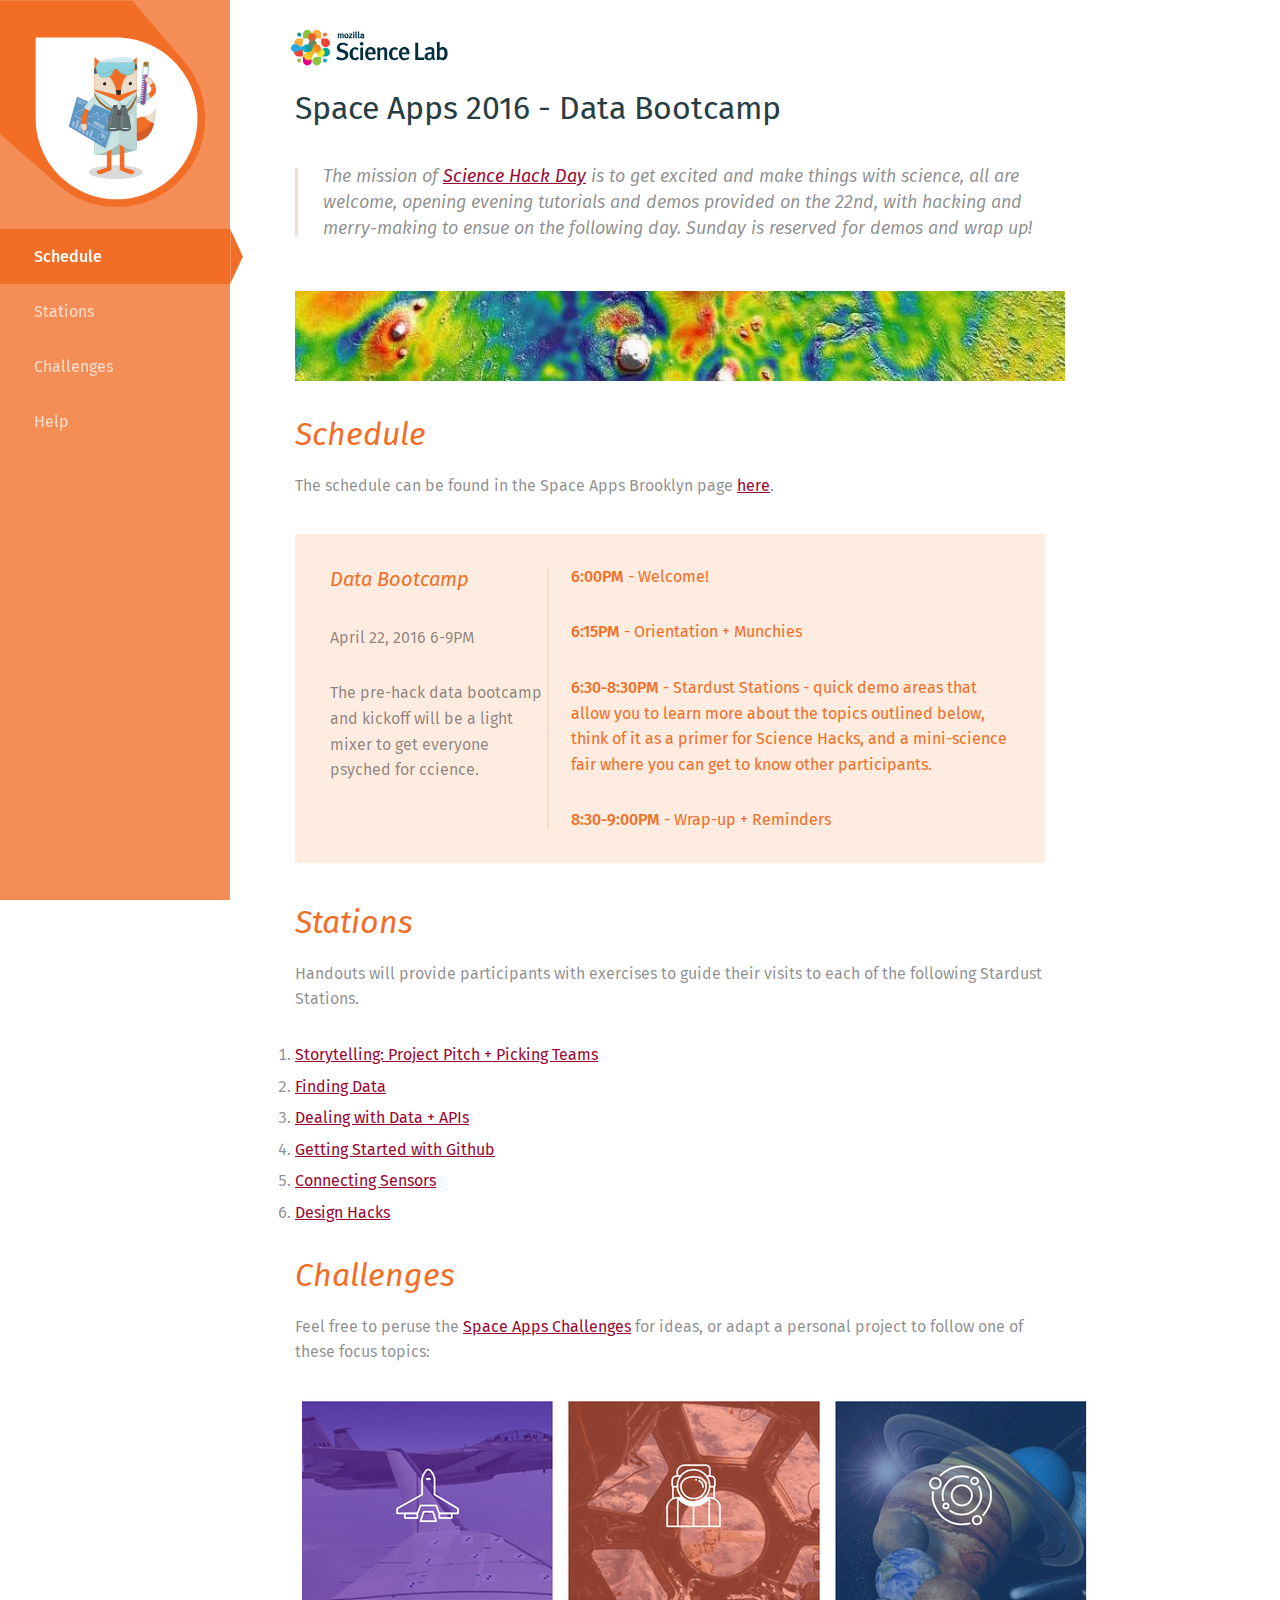
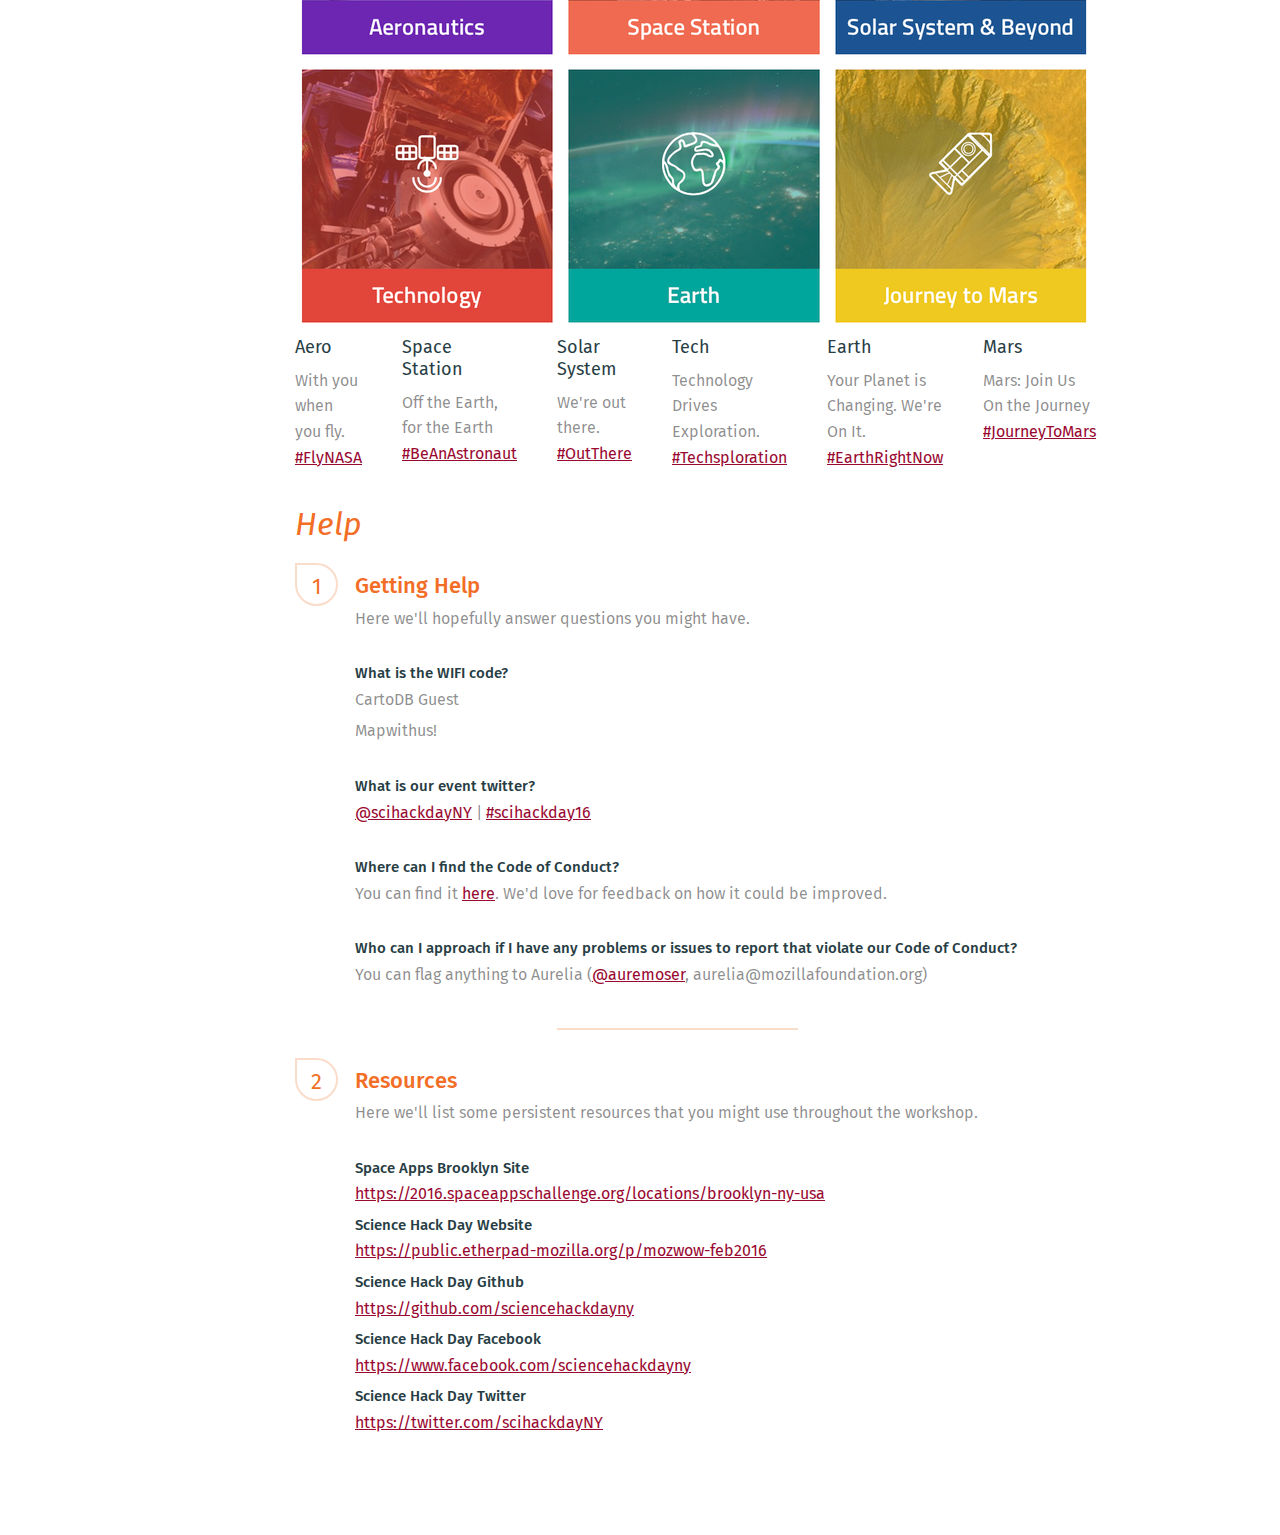
==== index.html @ 3c5a84d7 "my first pages commit whoohoo" ====
<!DOCTYPE html>
<html>
  <head>
    <title>Data Bootcamp</title>
    <meta charset="utf-8">
    <meta name="viewport" content="width=device-width, initial-scale=1">
    <meta name="author" content="Aurelia Moser + MSL Team"/>
    <!-- Styles -->
    <link href='https://fonts.googleapis.com/css?family=Fira+Sans:400,400italic,500,500italic,700' rel='stylesheet' type='text/css'>
    <link rel="stylesheet" href="https://maxcdn.bootstrapcdn.com/font-awesome/4.5.0/css/font-awesome.min.css">
    <link rel="stylesheet" href="assets/css/style.css">
    <link rel="icon" type="image/ico" href="https://mozillascience.org/img/favicon.ico">
    <!-- Javascripts -->
    <script src="https://code.jquery.com/jquery-2.1.4.min.js" type="text/javascript" charset="utf-8"></script>
    <script src="assets/javascript/script.js" type="text/javascript" charset="utf-8"></script>
    <script src="assets/javascript/table.js" type="text/javascript" charset="utf-8"></script>
  </head>

  <body>
  <!-- SIDE BAR NAVIGATION -->
  	<aside>
  		<div class="image">
  			<img src="assets/images/science-fox_naranja.svg">
  		</div>
  		<nav>
  		  <a class="selected" href="#schedule">Schedule</a>
        <a href="#stations">Stations</a>
  		  <a href="#challenges">Challenges</a>
  		  <a href="#help">Help</a>
  		</nav>
  	</aside>
  <!-- BODY TEXT -->
  	<article>
      <div class="logo">
        <a href="https://mozillascience.org" title="Mozilla Science Lab">
          <img src="assets/images/science-lab-logo.svg" />
        </a>
      </div>
	<!-- TITLE -->
      <h1>Space Apps 2016 - Data Bootcamp</h1>
  <!-- META INFO -->
      <div class="meta-information">
        <p class="summary">
          The mission of <a href="http://sciencehackday.nyc/">Science Hack Day</a> is to get excited and make things with science, all are welcome, opening evening tutorials and demos provided on the 22nd, with hacking and merry-making to ensue on the following day. Sunday is reserved for demos and wrap up!
        </p>
      </div>

      <div class="image">
        <img src="assets/images/bar.jpg" alt="yeah bar" height="90" width="770"> 
      </div>
	<!-- SCHEDULE -->
		<h2 id="schedule">Schedule</h2>
    <p>
      The schedule can be found in the Space Apps Brooklyn page <a href="https://2016.spaceappschallenge.org/locations/brooklyn-ny-usa" target="_blank">here</a>.
    </p>
    <section class="example">
      <section class="title">
        <h1>Data Bootcamp</h1>
        <p>April 22, 2016 6-9PM</p>
        <p>The pre-hack data bootcamp and kickoff will be a light mixer to get everyone psyched for ccience.</p>
      </section>
      <section class="content">
        <p>
          <strong>6:00PM</strong> - Welcome!
        <p>
          <strong>6:15PM</strong> - Orientation + Munchies
        </p>
        <p>
          <strong>6:30-8:30PM</strong> - Stardust Stations - quick demo areas that allow you to learn more about the topics outlined below, think of it as a primer for Science Hacks, and a mini-science fair where you can get to know other participants.
        </p>
        <p>
          <strong>8:30-9:00PM</strong> - Wrap-up + Reminders
        </p>
      </section>
    </section>

  <!-- STATIONS + HANDOUTS -->
  	<h2 id="stations">Stations</h2>
    <p>
      Handouts will provide participants with exercises to guide their visits to each of the following Stardust Stations.
    </p>
      <ol>
        <li><strong><a href="storytelling/" target="_blank">Storytelling: Project Pitch + Picking Teams</a></strong></li>
        <li><strong><a href="finding_data/" target="_blank">Finding Data</a></strong></li>
        <li><strong><a href="dealing_data/" target="_blank">Dealing with Data + APIs</a></strong></li>
        <li><strong><a href="github/" target="_blank">Getting Started with Github</a></strong></li>
        <li><strong><a href="sensors/" target="_blank">Connecting Sensors</a></strong> </li>
        <li><strong><a href="design/" target="_blank">Design Hacks</a></strong></li>
      </ol>
  	
  <!-- CHALLENGES -->
  	<h2 id="challenges">Challenges</h2>
  	<p>Feel free to peruse the <a href="https://2016.spaceappschallenge.org/challenges">Space Apps Challenges</a> for ideas, or adapt a personal project to follow one of these focus topics: </p>

    <div class="image">
      <img src="assets/images/challenges.png" alt="challenges" > 
    </div>

  	<section class="track-details">
      <section>
        <h4>Aero</h4>
        <p>
          With you when you fly.
          <a href="https://2016.spaceappschallenge.org/challenges/aero"> #FlyNASA</a>
        </p>
      </section>
      <section>
        <h4>Space Station</h4>
        <p>
          Off the Earth, for the Earth
          <a href="https://2016.spaceappschallenge.org/challenges/space-station"> #BeAnAstronaut</a>
        </p>
      </section>
      <section>
        <h4>Solar System</h4>
        <p>
          We're out there.
          <a href="https://2016.spaceappschallenge.org/challenges/solar-system"> #OutThere</a>
        </p>
      </section>
      <section>
        <h4>Tech</h4>
        <p>
          Technology Drives Exploration. 
          <a href="https://2016.spaceappschallenge.org/challenges/tech"> #Techsploration</a>
        </p>
      </section>
      <section>
        <h4>Earth</h4>
        <p>
          Your Planet is Changing. We're On It.
          <a href="https://2016.spaceappschallenge.org/challenges/earth"> #EarthRightNow</a>
        </p>
      </section>
      <section>
  	    <h4>Mars</h4>
  	    <p>
  	      Mars: Join Us On the Journey
          <a href="https://2016.spaceappschallenge.org/challenges/mars"> #JourneyToMars</a>
  	    </p>
      </section>

  	  
  	</section>

  <!-- HELP -->
  	<h2 id="help">Help</h2>
  		<ol class="steps">
        <!-- faq -->
        <li>
          <h1>Getting Help</h1>
          <p>
            Here we'll hopefully answer questions you might have.
          </p>

          <ul>
            <li>
              <h2>What is the WIFI code?</h2>
                <ul>
                  <li>CartoDB Guest</li>
                  <li>Mapwithus!</li>
                </ul>
            </li>
            <li>
              <h2>What is our event twitter?</h2>
              <p>
                <a href="https://twitter.com/scihackdayNY">@scihackdayNY</a> | <a href="https://twitter.com/search?f=tweets&q=%23scihackday16&src=typd"> #scihackday16</a>
              </p>
            </li>
            <li>
              <h2>Where can I find the Code of Conduct?</h2>
              <p>
                You can find it <a href="https://github.com/sciencehackdayny/data-camp-16/blob/master/code_of_conduct.md">here</a>. We'd love for feedback on how it could be improved.
              </p>
            </li>
            <li>
              <h2>Who can I approach if I have any problems or issues to report that violate our Code of Conduct?</h2>
              <p>
                You can flag anything to Aurelia (<a href="https://twitter.com/auremoser">@auremoser</a>, aurelia@mozillafoundation.org)
              </p>
            </li>
          </ul>
        </li>
        <!-- Resources -->
        <li>
          <h1>Resources</h1>
          <p>
          Here we'll list some persistent resources that you might use throughout the workshop.
          </p>
          <ul>
            <li>
              <h2>Space Apps Brooklyn Site</h2>
              <p><a href="https://2016.spaceappschallenge.org/locations/brooklyn-ny-usa">https://2016.spaceappschallenge.org/locations/brooklyn-ny-usa</a></p>
            </li>
            <li>
              <h2>Science Hack Day Website</h2>
              <p><a href="https://public.etherpad-mozilla.org/p/mozwow-feb2016">https://public.etherpad-mozilla.org/p/mozwow-feb2016</a></p>
            </li>
            <li>
              <h2>Science Hack Day Github</h2>
              <p><a href="https://github.com/sciencehackdayny">https://github.com/sciencehackdayny</a></p>
            </li>
            <li>
              <h2>Science Hack Day Facebook</h2>
              <p><a href="https://www.facebook.com/sciencehackdayny">https://www.facebook.com/sciencehackdayny</a></p>
            </li>
            <li>
              <h2>Science Hack Day Twitter</h2>
              <p><a href="https://twitter.com/scihackdayNY">https://twitter.com/scihackdayNY</a></p>
            </li>
          </ul>
      </ol>
  	</article>
  </body>
</html>
---- assets/css/style.css ----
body {
  font-family: "Fira Sans", "Helvetica Neue", Helvetica, Arial, sans-serif;
  font-size: 16px;
  padding: 0;
  margin: 0;
}
body * {
  padding: 0;
  margin: 0;
  font-size: inherit;
  font-weight: 400;
}
h1 {
  font-size: 32px;
  margin: 0 0 35px 0;
  color: #273D44;
  position: relative;
  line-height: 120%;
}
h2 {
  font-size: 32px;
  font-style: italic;
  color: #f26e26;
  margin: 30px 0 20px 0;
}
h3 {
  color: #f26e26;
  font-size: 20px;
  font-weight: 500;
  margin: 20px 0 8px 0;
}
h4 {
  color: #273D44;
  margin: 0 0 10px 0;
  font-size: 18px;
}
p,
li {
  color: rgba(0, 0, 0, 0.45);
  line-height: 160%;
}
ul,
ol {
  margin: 0 0 30px 0;
}
ul li,
ol li {
  margin-bottom: 6px;
}
ul li {
  list-style-type: none;
  position: relative;
}
ul li:before {
  content: ".";
  position: absolute;
  left: -15px;
  font-weight: 700;
  color: inherit;
  font-size: 25px;
  top: -6px;
}
strong {
  font-weight: 500;
  color: #273D44;
}
p {
  margin: 0 0 30px 0;
}
a {
  color: #990831;
  transition: background 0.05s ease-out;
}
a:hover {
  background: #f7e4eb;
}
article {
  max-width: 750px;
  min-width: 500px;
  position: relative;
  padding: 20px 0 40px 295px;
  margin-right: 55px;
  z-index: 1;
}
.logo {
  position: relative;
  left: -12px;
  width: 175px;
  margin-bottom: 10px;
}
.logo a:hover {
  background: none;
  opacity: .8;
}
.example {
  display: flex;
  margin: 35px 0 40px 0;
  background: #ffece0;
  color: #f26e26;
  padding: 30px 35px;
}
.example .title {
  flex: 1;
  color: inherit;
}
.example .title h1 {
  width: 100%;
  padding: 0 0 2px 0;
  font-size: 20px;
  font-style: italic;
  position: relative;
  top: 3px;
  color: inherit;
}
.example .content {
  flex: 2;
  color: inherit;
  position: relative;
  padding-left: 22px;
}
.example .content:after {
  content: "";
  width: 2px;
  left: -2px;
  top: 4px;
  height: calc(100% - 8px);
  position: absolute;
  background: #fadcca;
}
.example .content p:last-child {
  margin: 0;
}
.example .content * {
  color: inherit;
}
.meta-information {
  display: flex;
  margin: 0 -20px 50px -20px;
}
.meta-information .summary,
.meta-information .details {
  margin: 0 20px;
}
.meta-information .summary {
  flex: 2;
  font-size: 18px;
  line-height: 145%;
  padding: 0 0 0 28px;
  font-style: italic;
  position: relative;
}
.meta-information .summary:after {
  content: "";
  width: 3px;
  height: calc(100% - 10px);
  left: 0;
  top: 5px;
  position: absolute;
  background: #fadcca;
}
.meta-information .details {
  flex: 1;
}
.meta-information .details time,
.meta-information .details .difficulty {
  color: #f26e26;
  font-weight: 700;
  margin-bottom: 3px;
  display: block;
}
.meta-information .details time:before {
  content: "\f017";
  font-family: FontAwesome;
  margin-right: 6px;
}
.meta-information .details .difficulty:before {
  content: "\f007";
  font-family: FontAwesome;
  margin-right: 6px;
}
.track-details {
  display: flex;
  margin: 0 -20px 35px -20px;
}
.track-details section {
  flex: 1;
  margin: 0 20px;
}
.track-details section :last-child {
  margin-bottom: 0;
}
aside {
  background: #f58e56;
  position: fixed;
  height: 100vh;
  width: 230px;
  top: 0;
  z-index: 2;
}
aside .image {
  position: relative;
}
aside .image img {
  width: calc(100% - 20px);
}
/* Left-side Navigation */
nav {
  padding: 0;
  margin: 15px 0 80px 0;
  list-style-type: none;
  position: relative;
}
nav a {
  display: block;
  position: relative;
  text-decoration: none;
  color: rgba(255, 255, 255, 0.7);
  padding: 18px 34px;
  transition: background 0.05s ease-out;
}
nav a.selected,
nav a.selected:hover {
  background: #f26e26;
  color: white;
  font-weight: 500;
}
nav a:hover {
  background: #d75c27;
  color: #ffffff;
}
nav a:after {
  content: "";
  background: url(../images/nav-selected-indicator_naranja.svg);
  background-position: top left;
  background-repeat: no-repeat;
  background-size: contain;
  height: 100%;
  width: 20px;
  position: absolute;
  top: 0;
  right: 0;
  opacity: 0;
  transition: all 0.075s ease-out;
}
nav a.selected {
  color: #ffffff;
}
nav a.selected:after {
  opacity: 1;
  right: -20px;
}
/*The steps to complete list*/
.steps {
  margin: 30px 0 50px 0;
  padding: 0 0 0 60px;
}
.steps h1 {
  font-weight: 500;
  font-size: 22px;
  margin: 0 0 6px 0;
  padding: 0;
  color: #f26e26;
}
.steps time {
  margin: 0 0 10px 0;
  display: block;
  color: rgba(0, 0, 0, 0.45);
  font-weight: 500;
}
.steps time:before {
  content: "\f017";
  font-family: FontAwesome;
  margin-right: 6px;
  color: rgba(0, 0, 0, 0.25);
}
.steps > ol {
  padding: 0;
}
.steps > li {
  list-style-type: none;
  position: relative;
  padding: 0 0 10px 0;
  margin: 0 0 40px 0;
}
.steps > li:not(:last-child):after {
  content: "";
  position: absolute;
  bottom: -2px;
  height: 2px;
  background: #fadcca;
  width: 35%;
  left: calc(22% + 50px);
}
.steps > li:last-child {
  border: none;
  margin: 0;
}
.steps > li:last-child :last-child {
  margin: 0;
}
.steps > li:before {
  position: absolute;
  left: -60px;
  top: -10px;
  font-weight: 400;
  font-size: 22px;
  color: #f26e26;
  border: solid 2px #fadcca;
  height: 43px;
  width: 43px;
  text-align: center;
  box-sizing: border-box;
  padding-top: 9px;
  border-radius: 0 50% 50% 50%;
}
.steps > li:nth-child(1):before {
  content: ' 1 ';
}
.steps > li:nth-child(2):before {
  content: ' 2 ';
}
.steps > li:nth-child(3):before {
  content: ' 3 ';
}
.steps > li:nth-child(4):before {
  content: ' 4 ';
}
.steps > li:nth-child(5):before {
  content: ' 5 ';
}
.steps > li:nth-child(6):before {
  content: ' 6 ';
}
.steps > li:nth-child(7):before {
  content: ' 7 ';
}
.steps > li:nth-child(8):before {
  content: ' 8 ';
}
.steps > li:nth-child(9):before {
  content: ' 9 ';
}
.steps > li:nth-child(10):before {
  content: ' 10 ';
}
.steps ul,
.steps ol {
  padding: 0;
}
.steps ul li,
.steps ol li {
  list-style-type: none;
}
.steps ul li:before,
.steps ol li:before {
  display: none;
}
.steps ul li h2,
.steps ol li h2 {
  font-size: 15px;
  color: #273D44;
  font-style: normal;
  font-weight: 500;
  margin: 0;
}
.glossary {
  -webkit-column-count: 2;
  -moz-column-count: 2;
  column-count: 2;
  -webkit-column-gap: 30px;
  -moz-column-gap: 30px;
  column-gap: 30px;
  margin: 0 0 40px 0;
}
.glossary .term {
  -webkit-column-break-inside: avoid;
  column-break-inside: avoid;
  display: table;
}
.glossary .term h3 {
  font-weight: 500;
  font-size: 16px;
  color: #273D44;
  margin: 0;
}
.glossary .term p {
  margin-bottom: 20px;
  margin-left: 15px;
}
.resources {
  -webkit-column-count: 2;
  -moz-column-count: 2;
  column-count: 2;
  -webkit-column-gap: 30px;
  -moz-column-gap: 30px;
  column-gap: 30px;
  padding-bottom: 30px;
}
.resources .resource {
  -webkit-column-break-inside: avoid;
  break-inside: avoid;
  padding-bottom: 25px;
}
.resources .resource h4 {
  margin: 0;
  padding: 0;
  font-size: 15px;
  font-weight: 500;
  line-height: 17px;
}
.resources .resource p {
  margin: 10px 0 0 0;
}
table.altrowstable {
  font-family: verdana, arial, sans-serif;
  font-size: 11px;
  color: #333333;
  border-width: 1px;
  border-color: #f26e26;
  border-collapse: collapse;
  width: 100%;
}
table.altrowstable th {
  border-width: 1px;
  padding: 8px;
  border-style: solid;
  border-color: #f26e26;
}
table.altrowstable td {
  border-width: 1px;
  padding: 8px;
  border-style: solid;
  border-color: #f26e26;
}
.oddrowcolor {
  background-color: #fadcca;
}
.evenrowcolor {
  background-color: #ffece0;
}
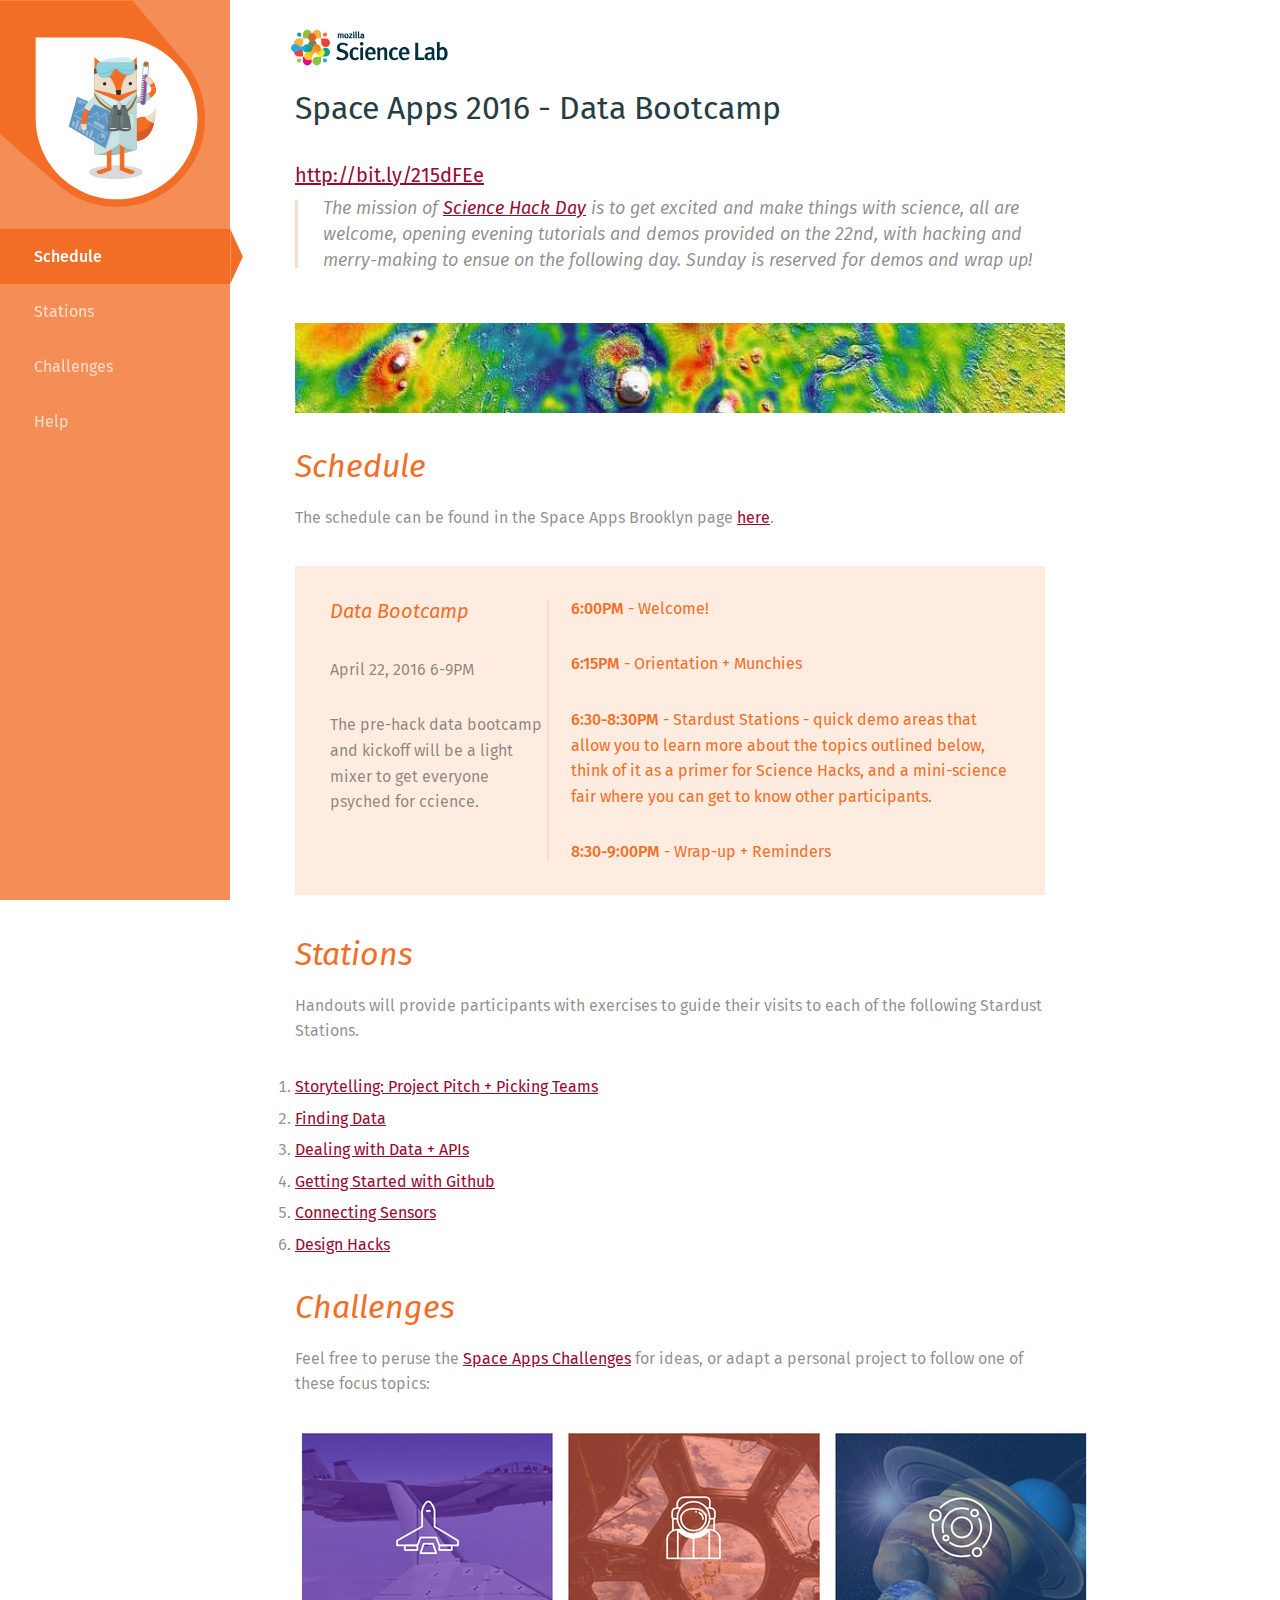
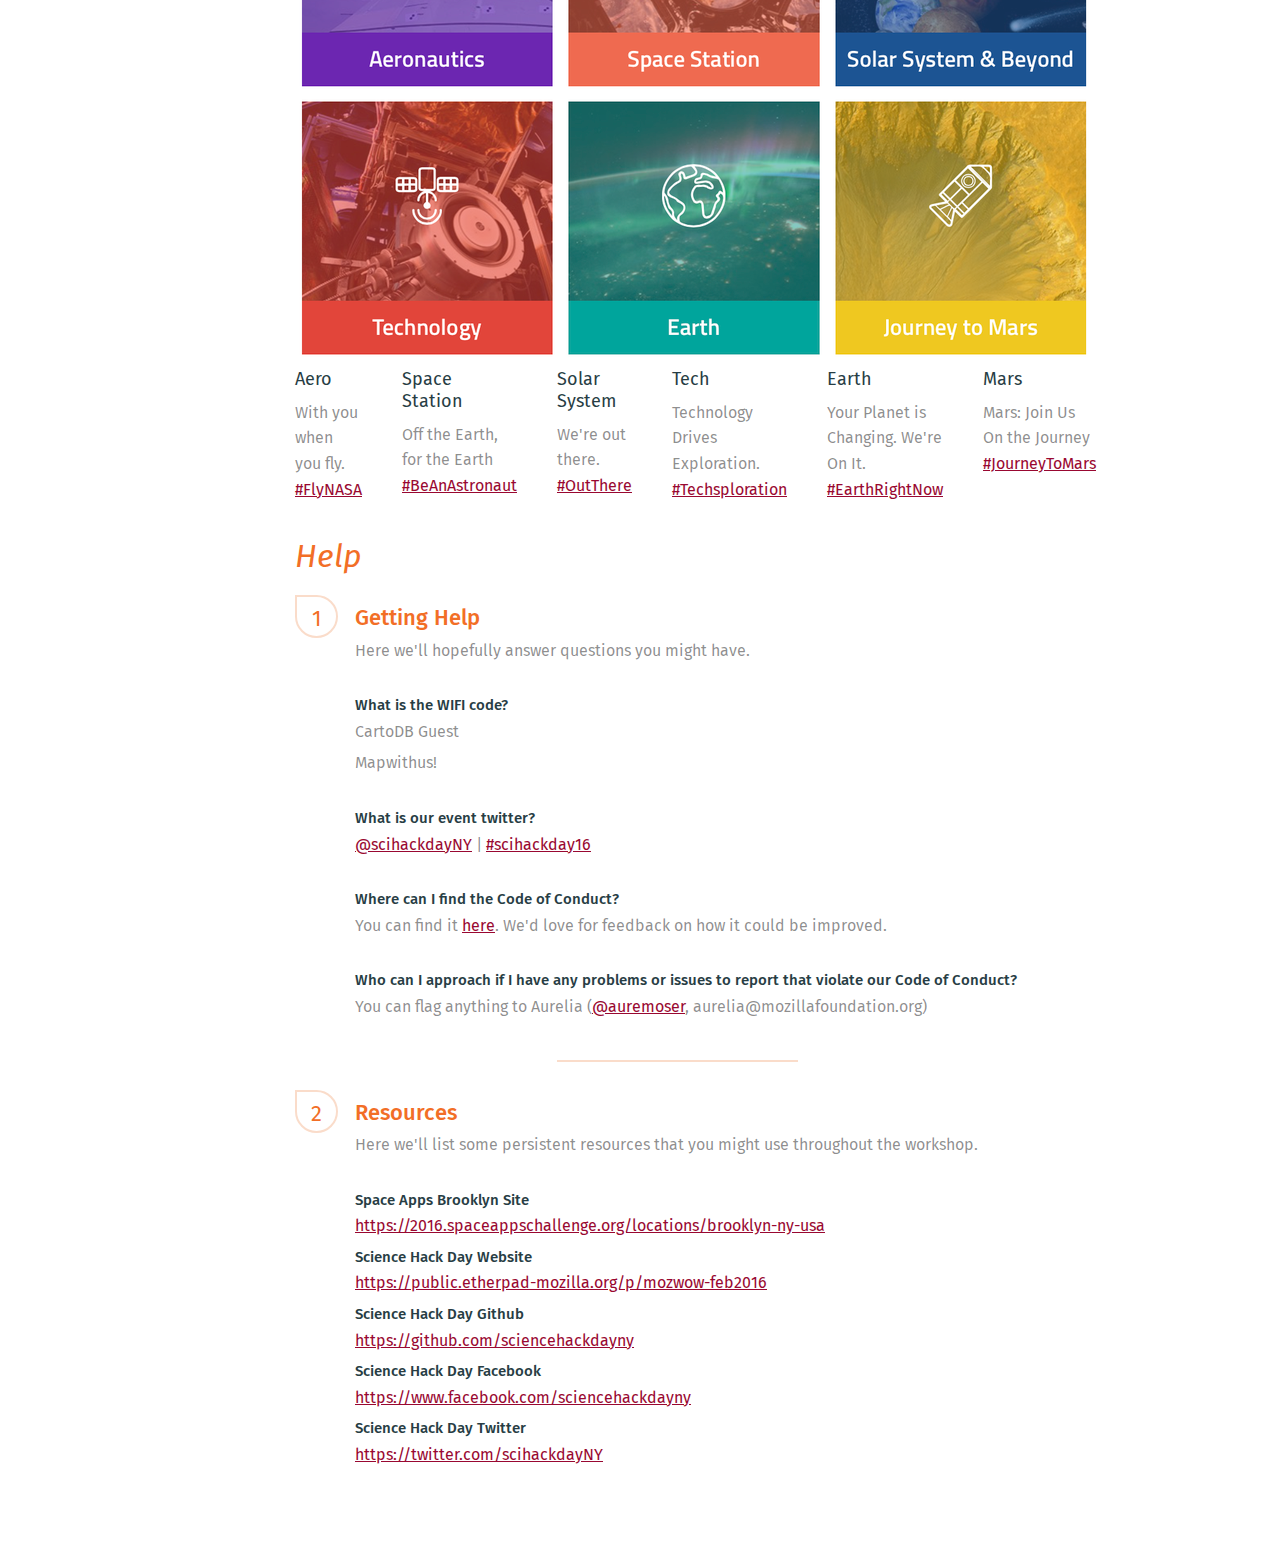
==== commit b58e2959: "index" ====
--- a/index.html
+++ b/index.html
@@ -38,11 +38,15 @@
       </div>
 	<!-- TITLE -->
       <h1>Space Apps 2016 - Data Bootcamp</h1>
+      <h3><a href="http://bit.ly/215dFEe">http://bit.ly/215dFEe</a></h3>
+
   <!-- META INFO -->
       <div class="meta-information">
+      
         <p class="summary">
           The mission of <a href="http://sciencehackday.nyc/">Science Hack Day</a> is to get excited and make things with science, all are welcome, opening evening tutorials and demos provided on the 22nd, with hacking and merry-making to ensue on the following day. Sunday is reserved for demos and wrap up!
         </p>
+
       </div>
 
       <div class="image">
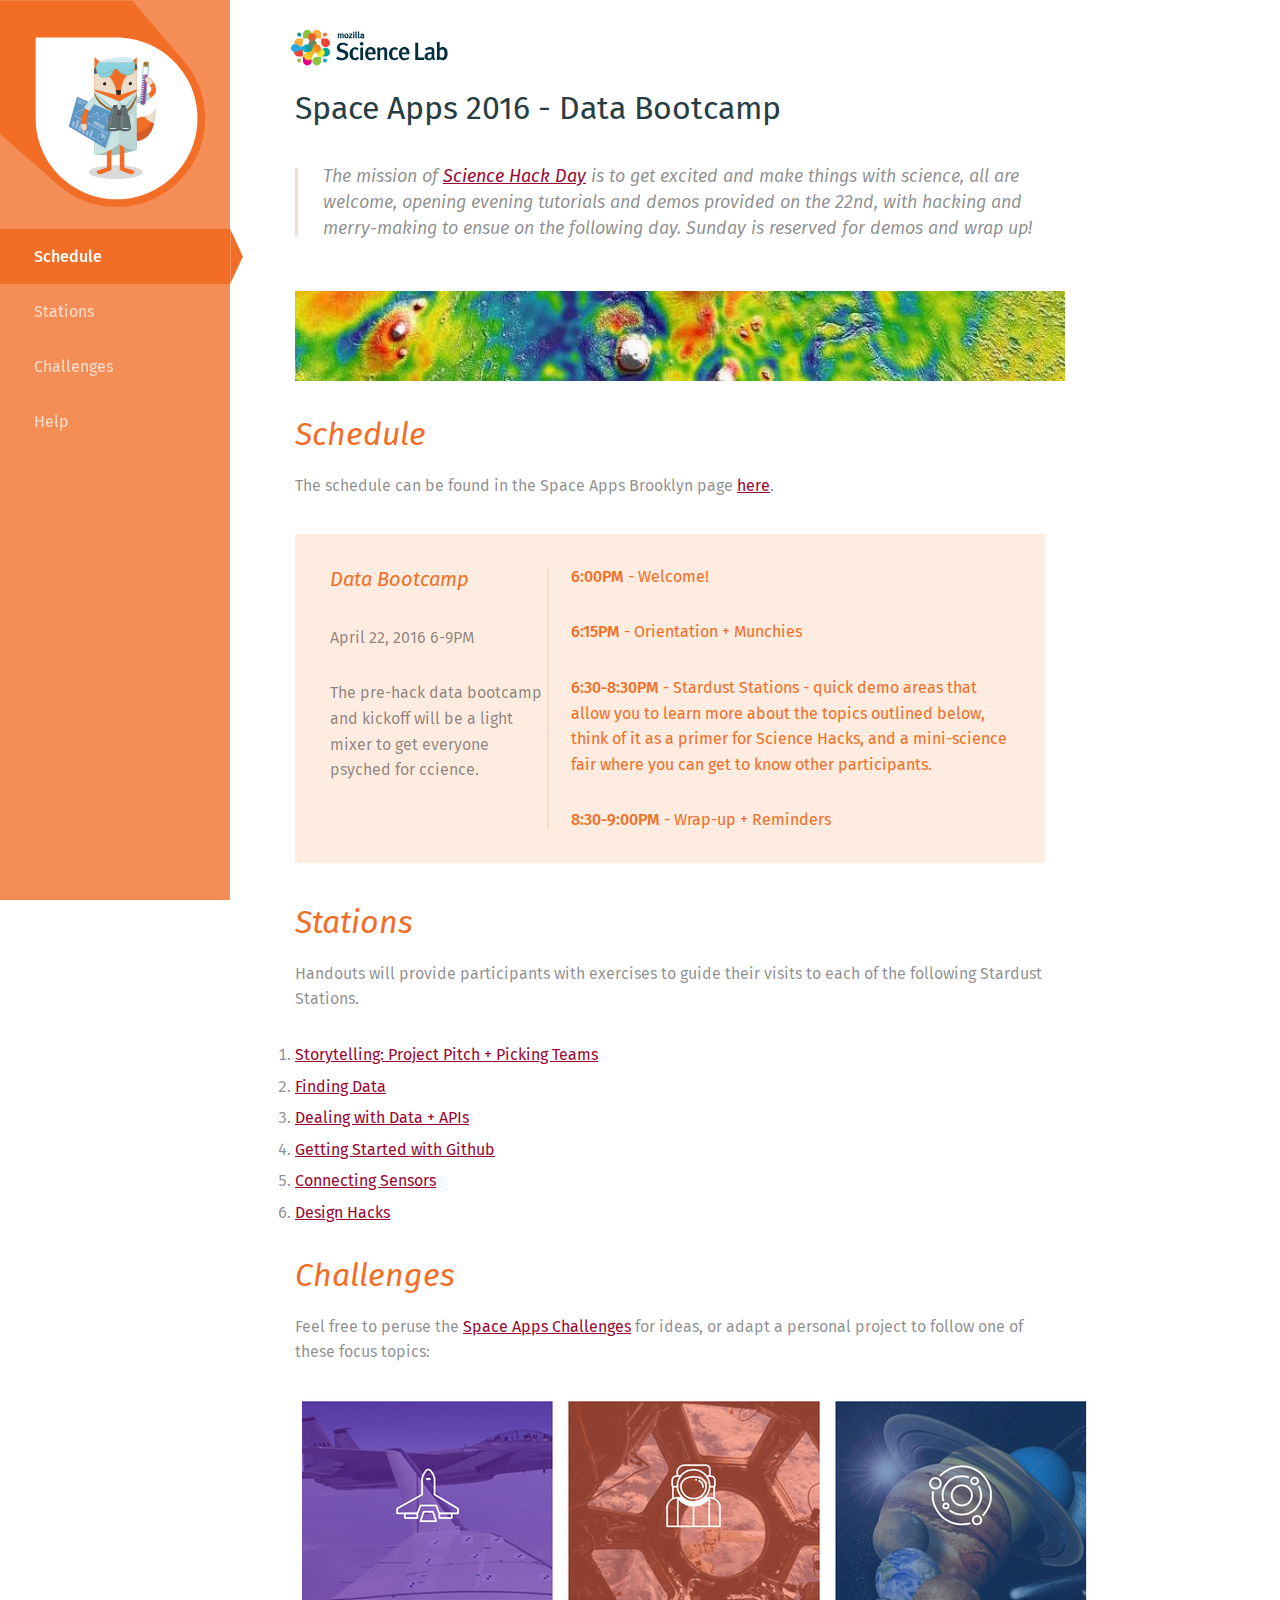
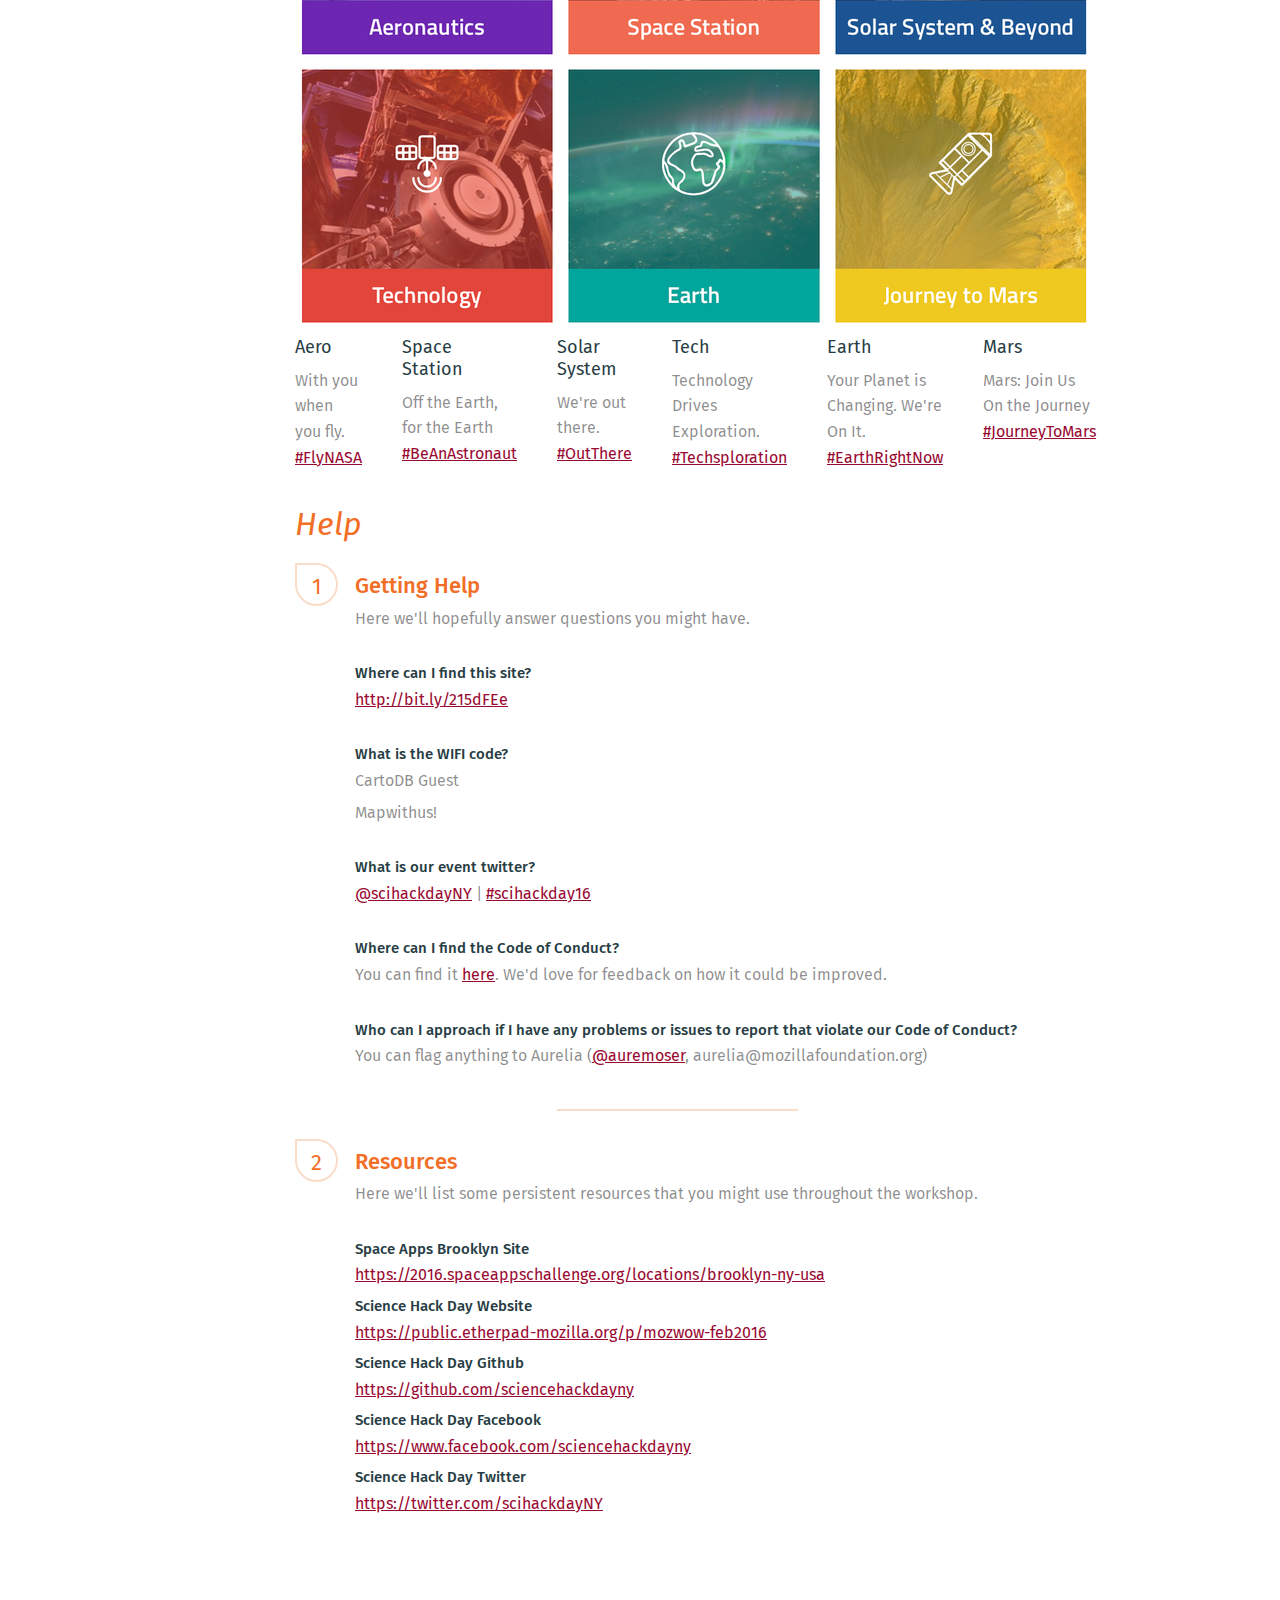
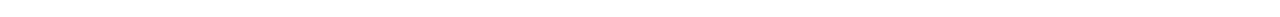
==== commit d50f6eb5: "index" ====
--- a/index.html
+++ b/index.html
@@ -38,7 +38,6 @@
       </div>
 	<!-- TITLE -->
       <h1>Space Apps 2016 - Data Bootcamp</h1>
-      <h3><a href="http://bit.ly/215dFEe">http://bit.ly/215dFEe</a></h3>
 
   <!-- META INFO -->
       <div class="meta-information">
@@ -159,6 +158,10 @@
 
           <ul>
             <li>
+              <h2>Where can I find this site?</h2>
+              <p>
+                <a href="http://bit.ly/215dFEe">http://bit.ly/215dFEe</a>
+              </p>
               <h2>What is the WIFI code?</h2>
                 <ul>
                   <li>CartoDB Guest</li>
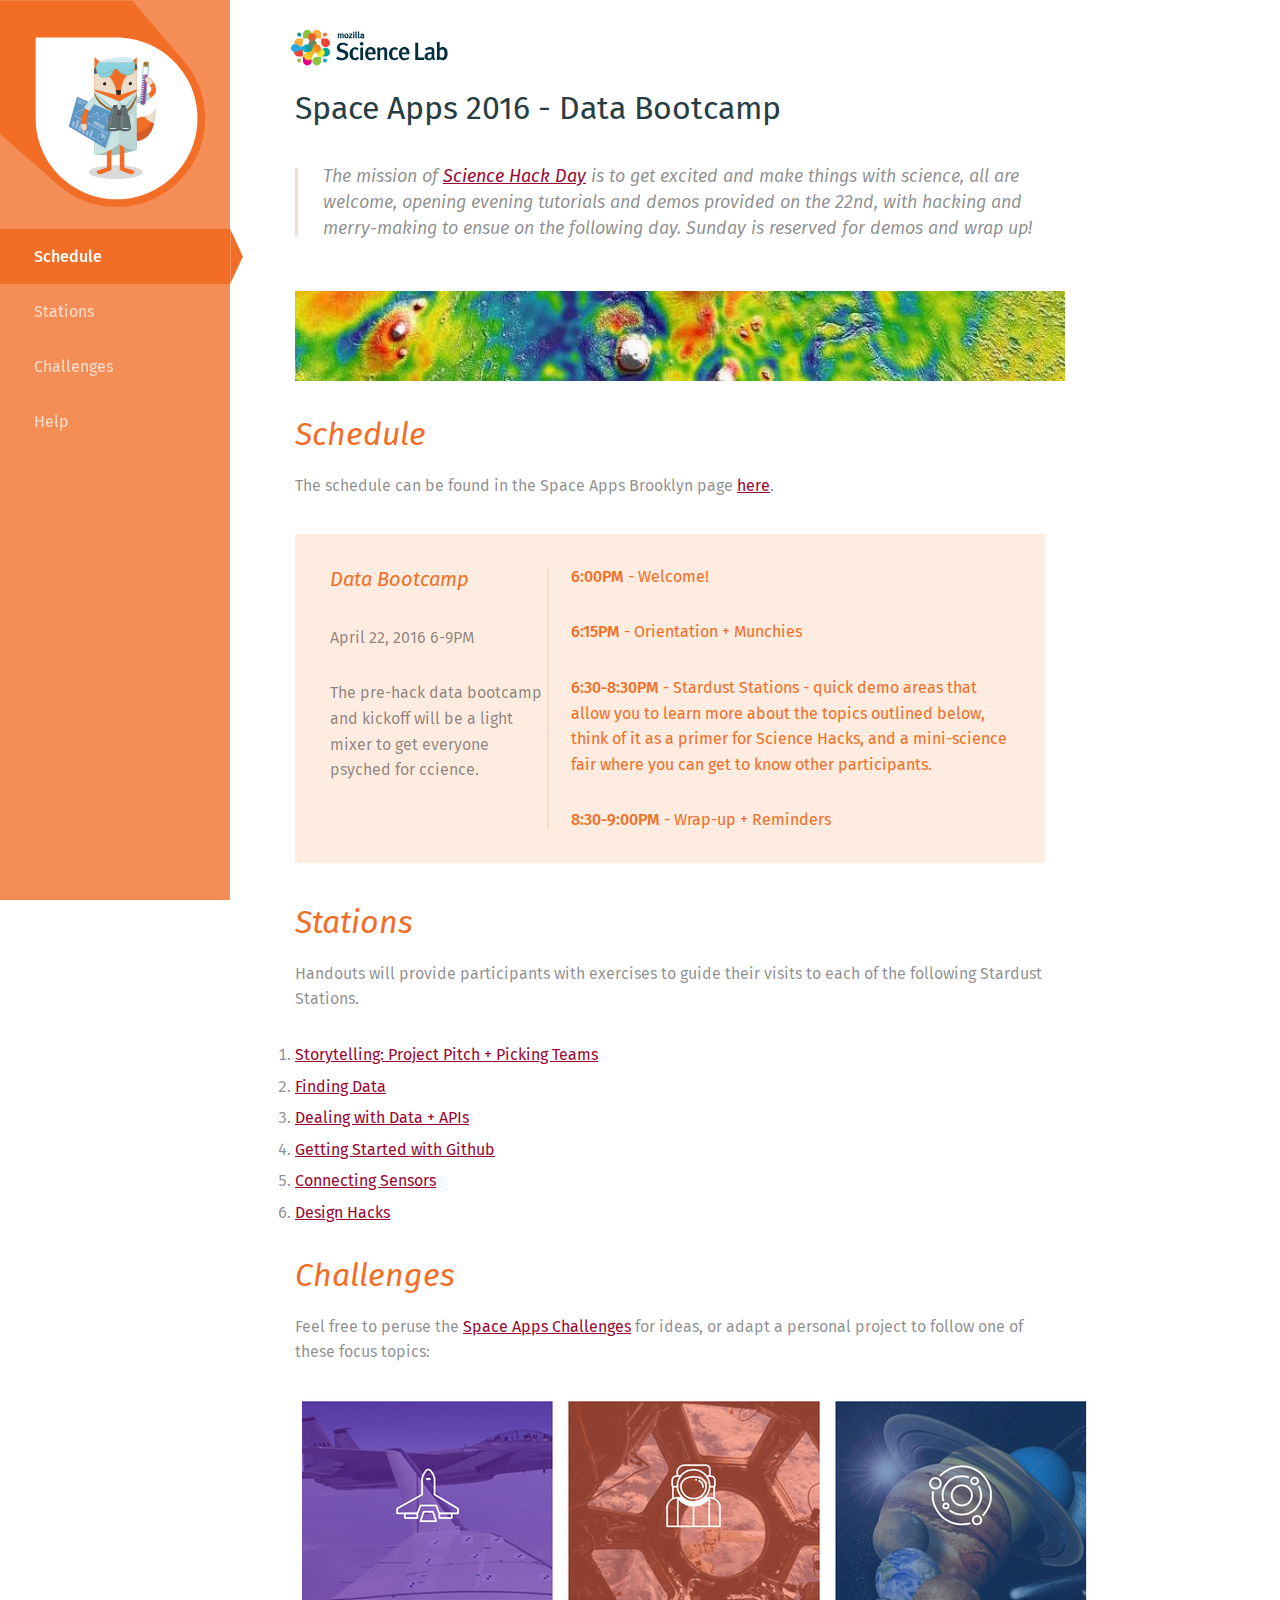
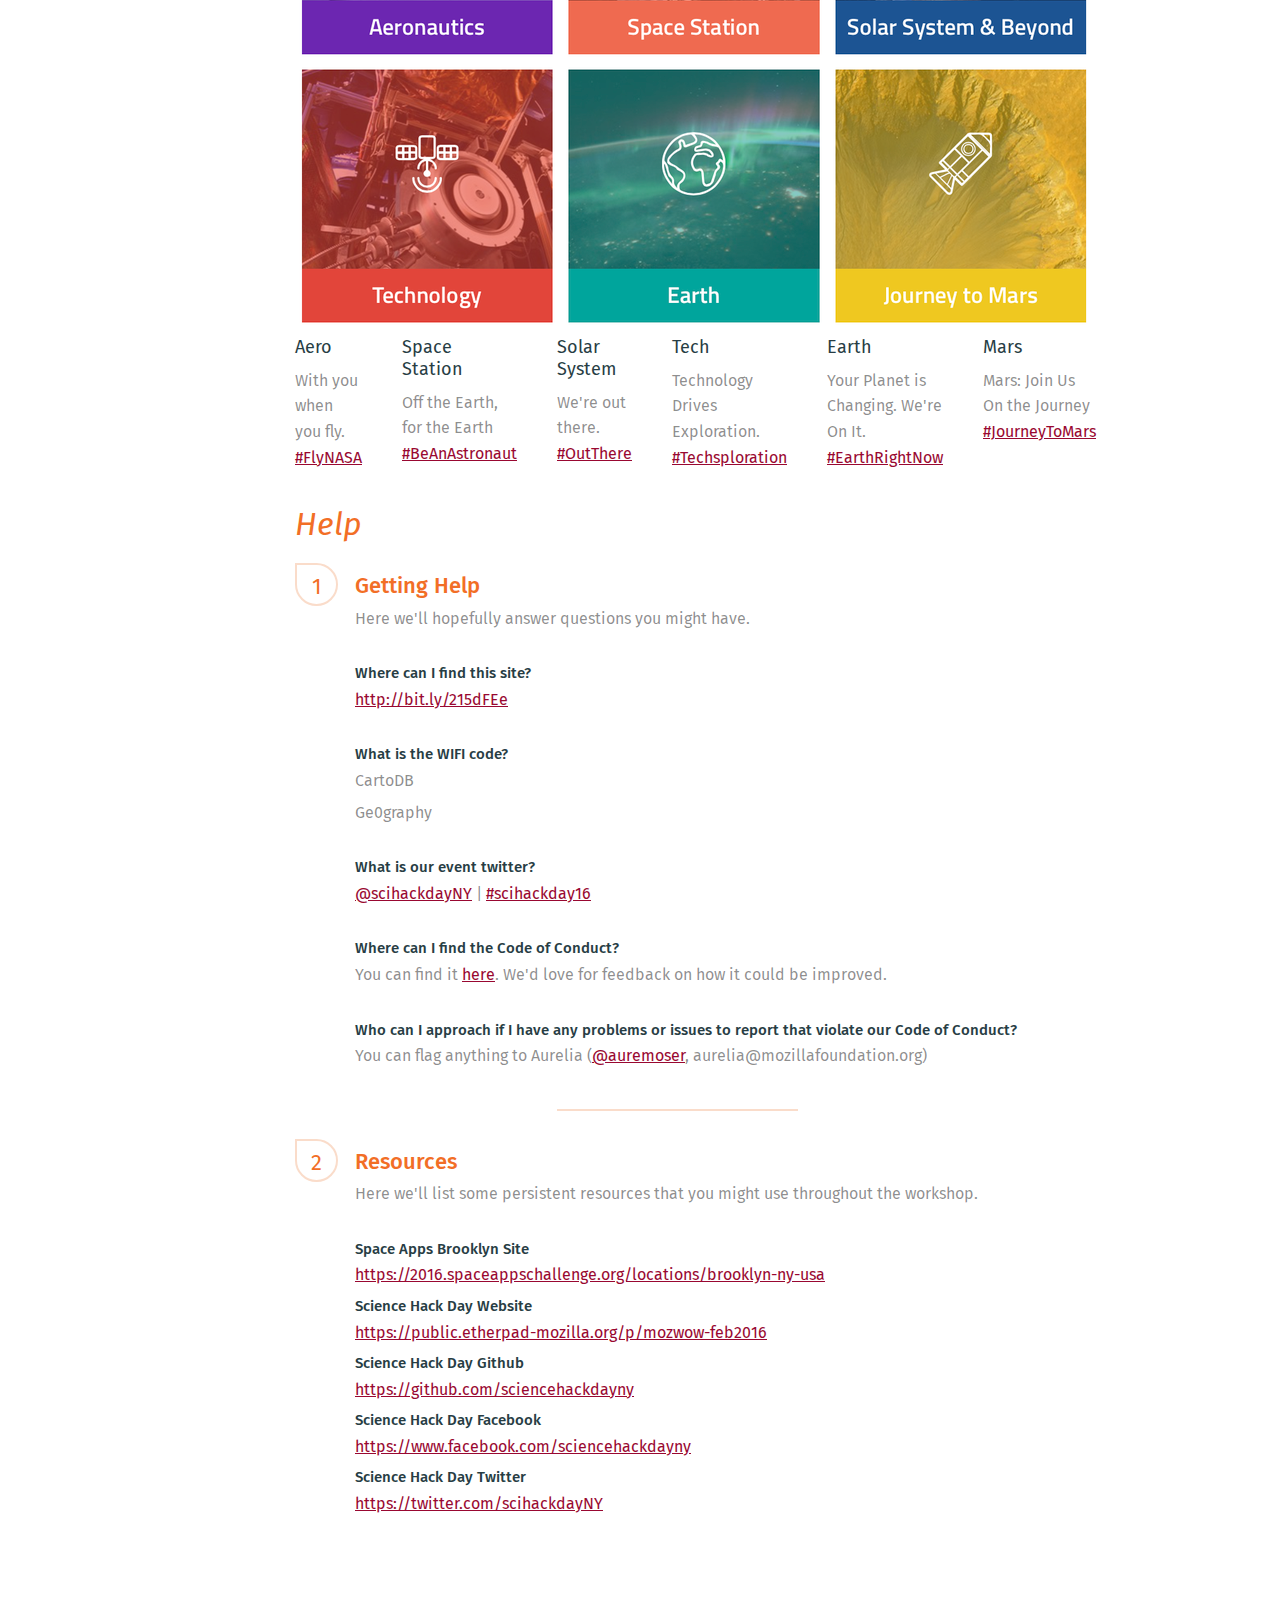
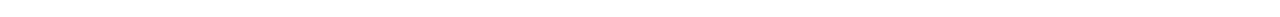
==== commit 69fc6286: "internet" ====
--- a/index.html
+++ b/index.html
@@ -164,8 +164,8 @@
               </p>
               <h2>What is the WIFI code?</h2>
                 <ul>
-                  <li>CartoDB Guest</li>
-                  <li>Mapwithus!</li>
+                  <li>CartoDB</li>
+                  <li>Ge0graphy</li>
                 </ul>
             </li>
             <li>
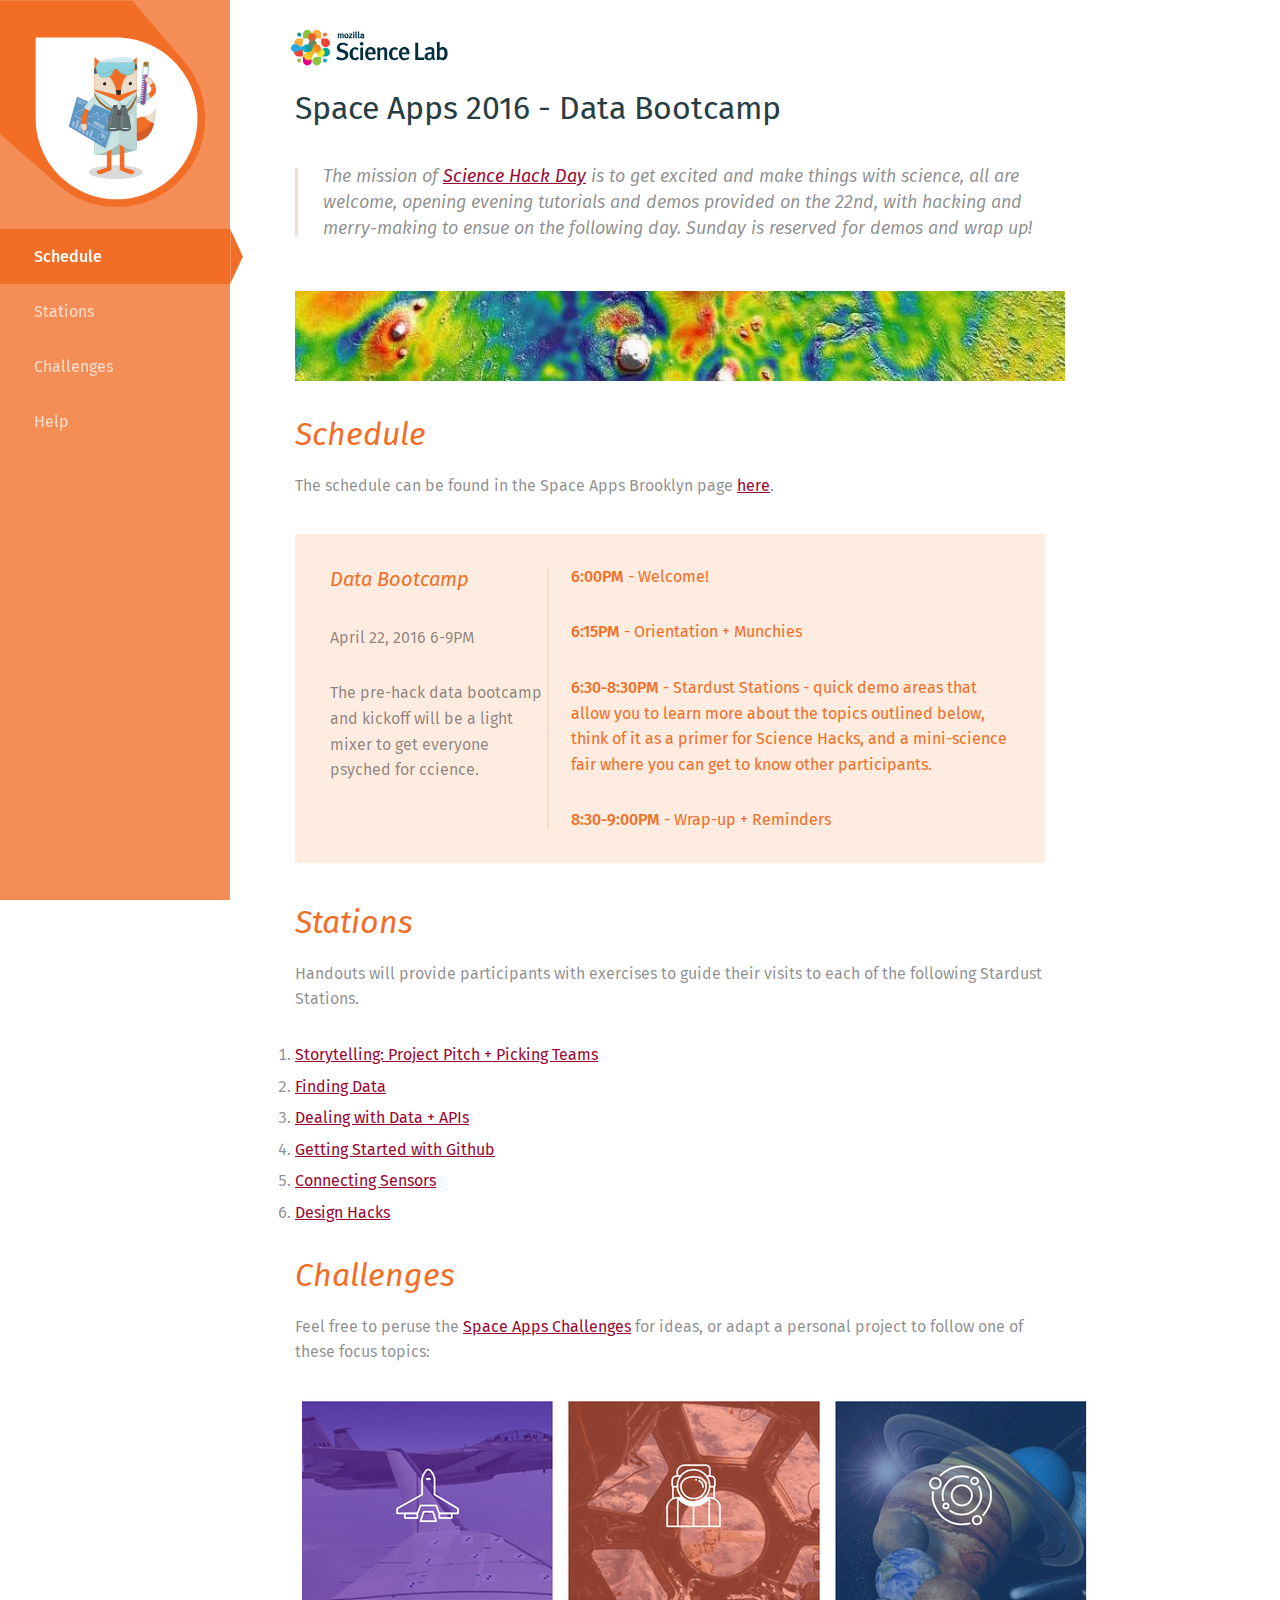
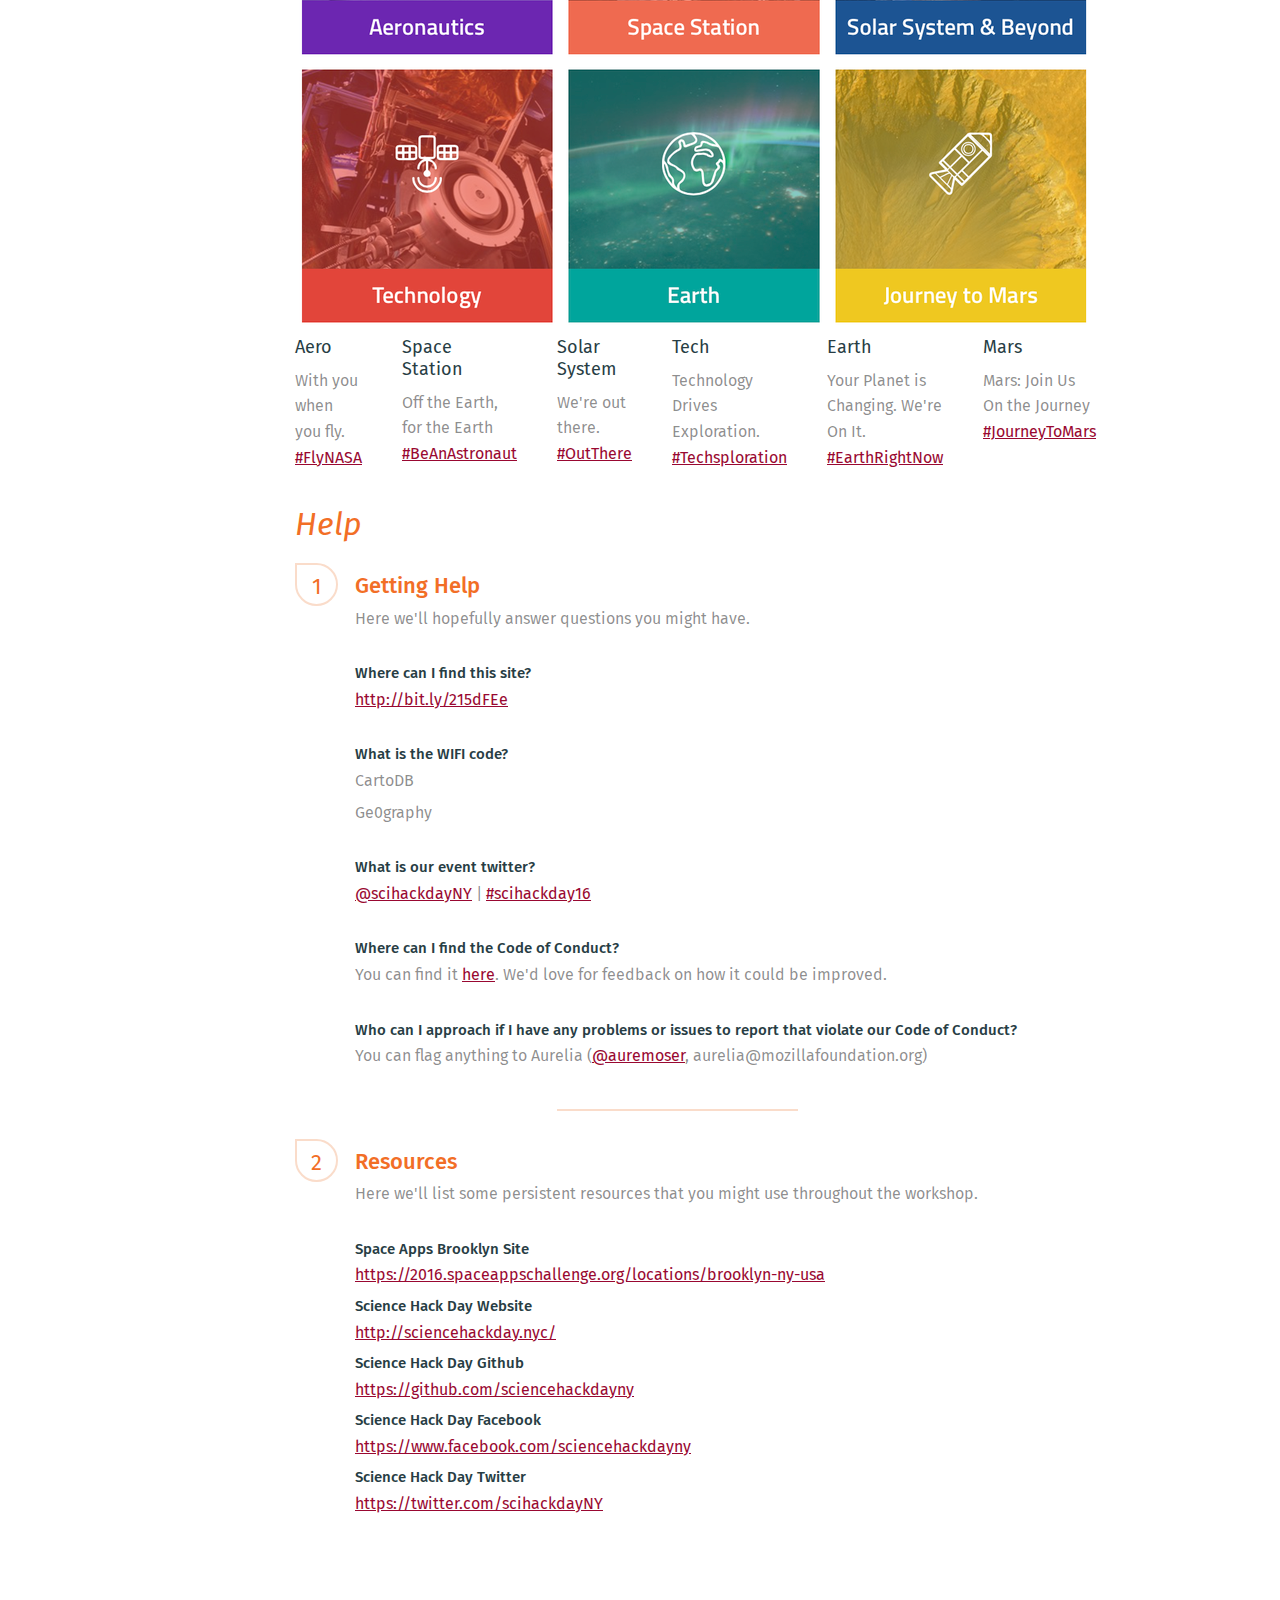
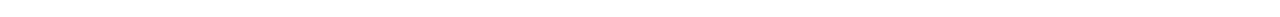
==== commit 1c20004e: "index" ====
--- a/index.html
+++ b/index.html
@@ -201,7 +201,7 @@
             </li>
             <li>
               <h2>Science Hack Day Website</h2>
-              <p><a href="https://public.etherpad-mozilla.org/p/mozwow-feb2016">https://public.etherpad-mozilla.org/p/mozwow-feb2016</a></p>
+              <p><a href="http://sciencehackday.nyc/">http://sciencehackday.nyc/</a></p>
             </li>
             <li>
               <h2>Science Hack Day Github</h2>
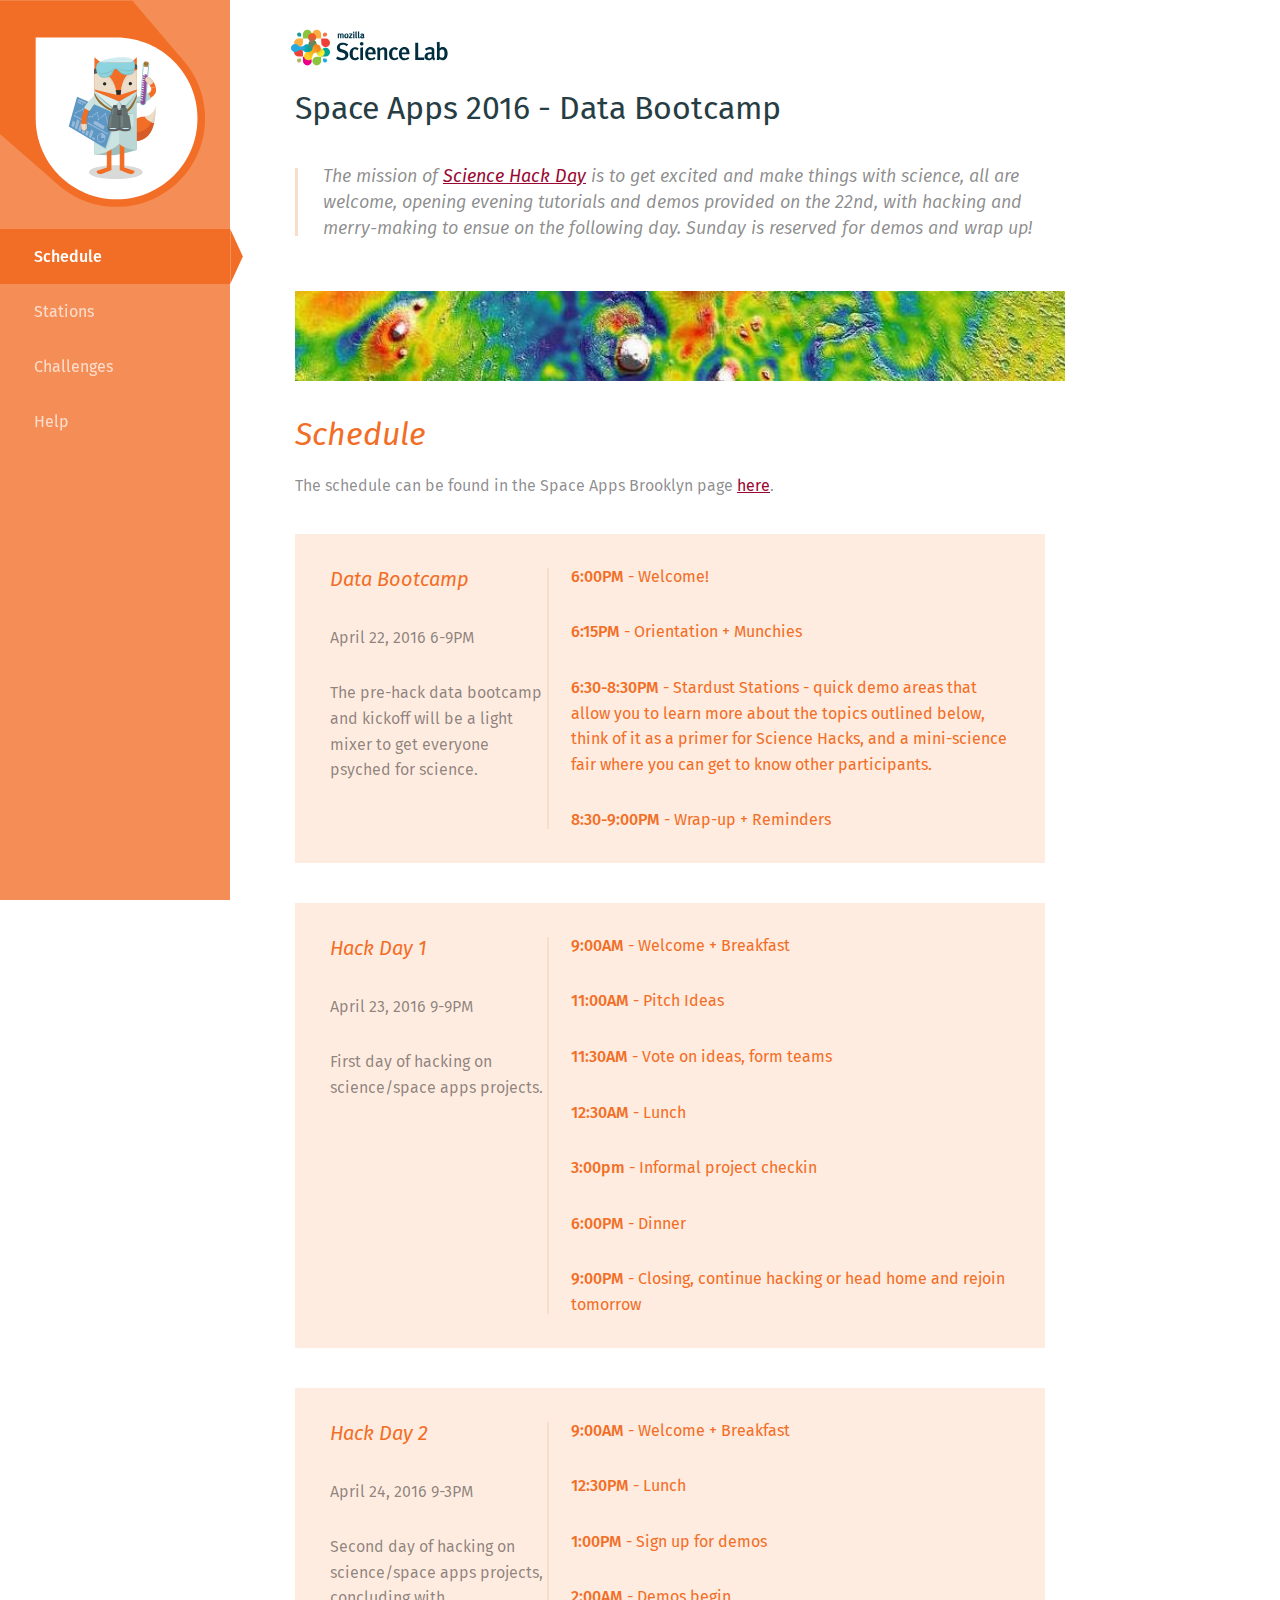
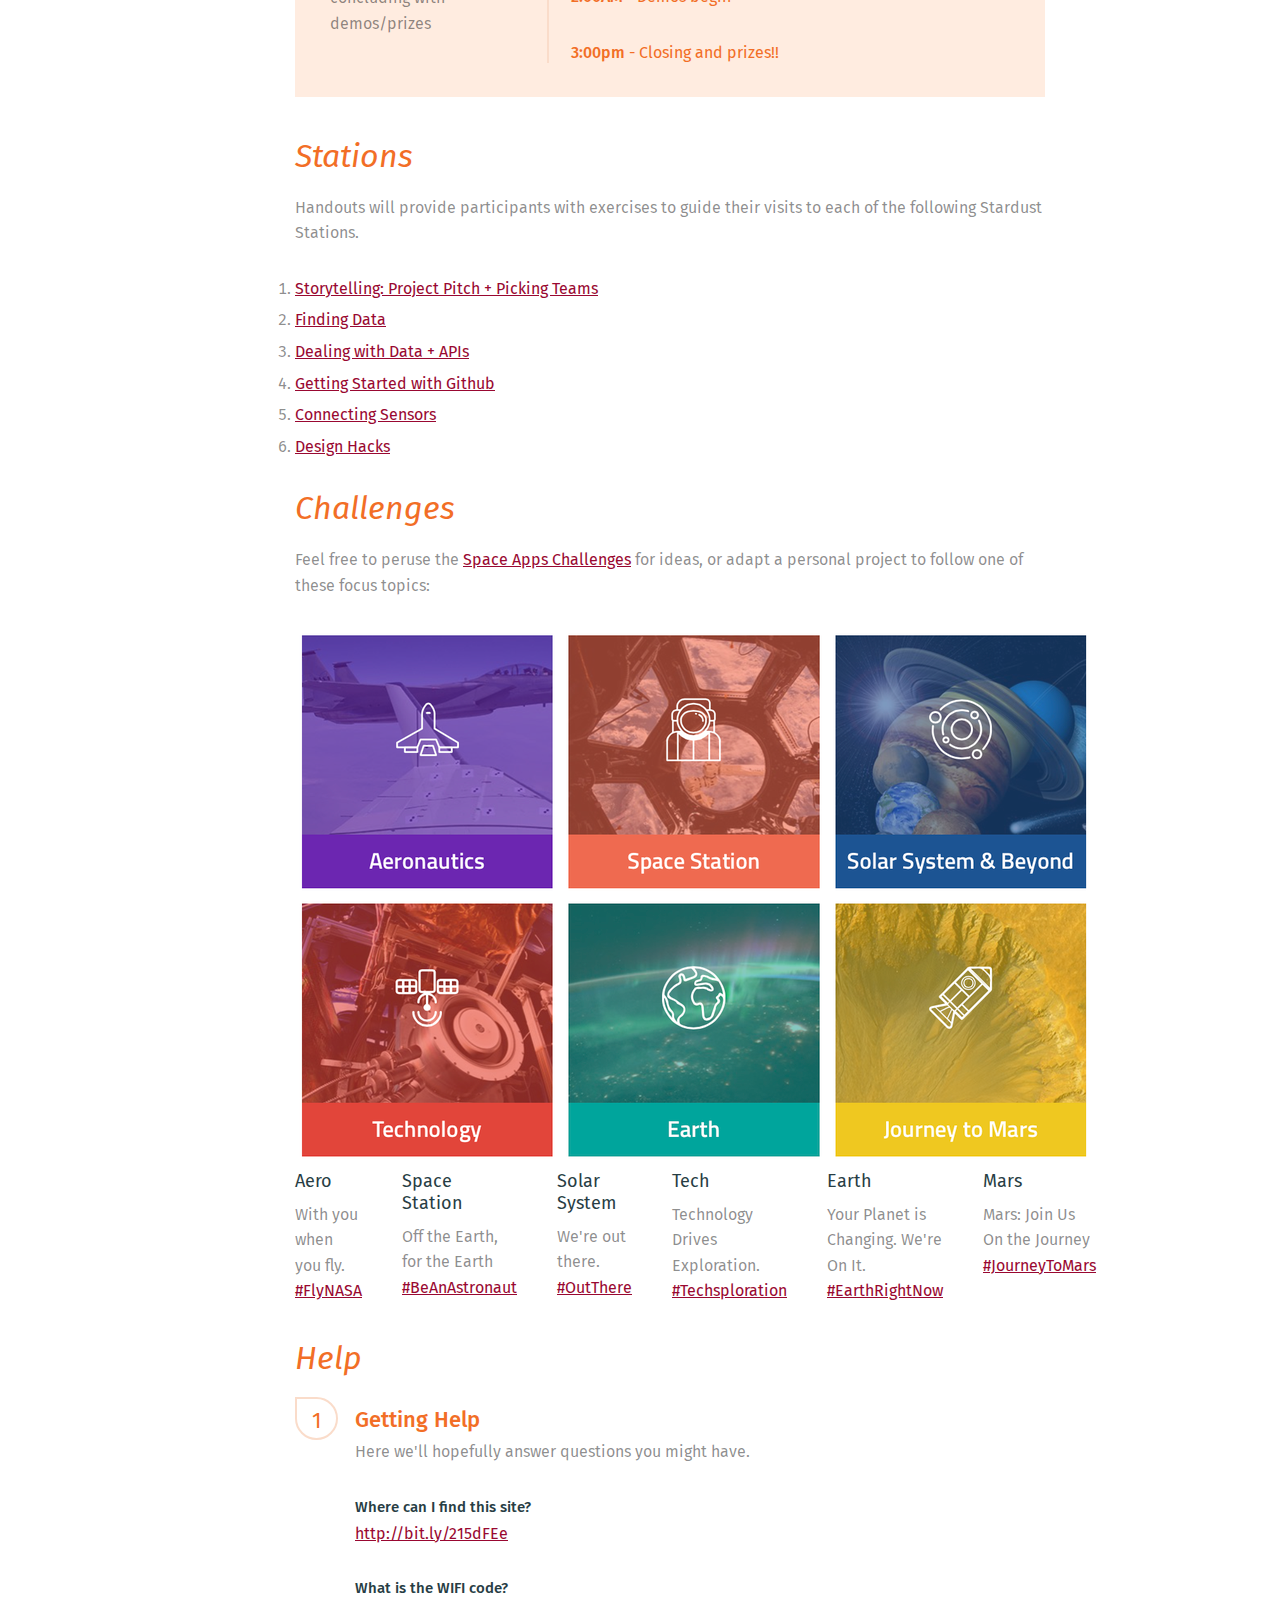
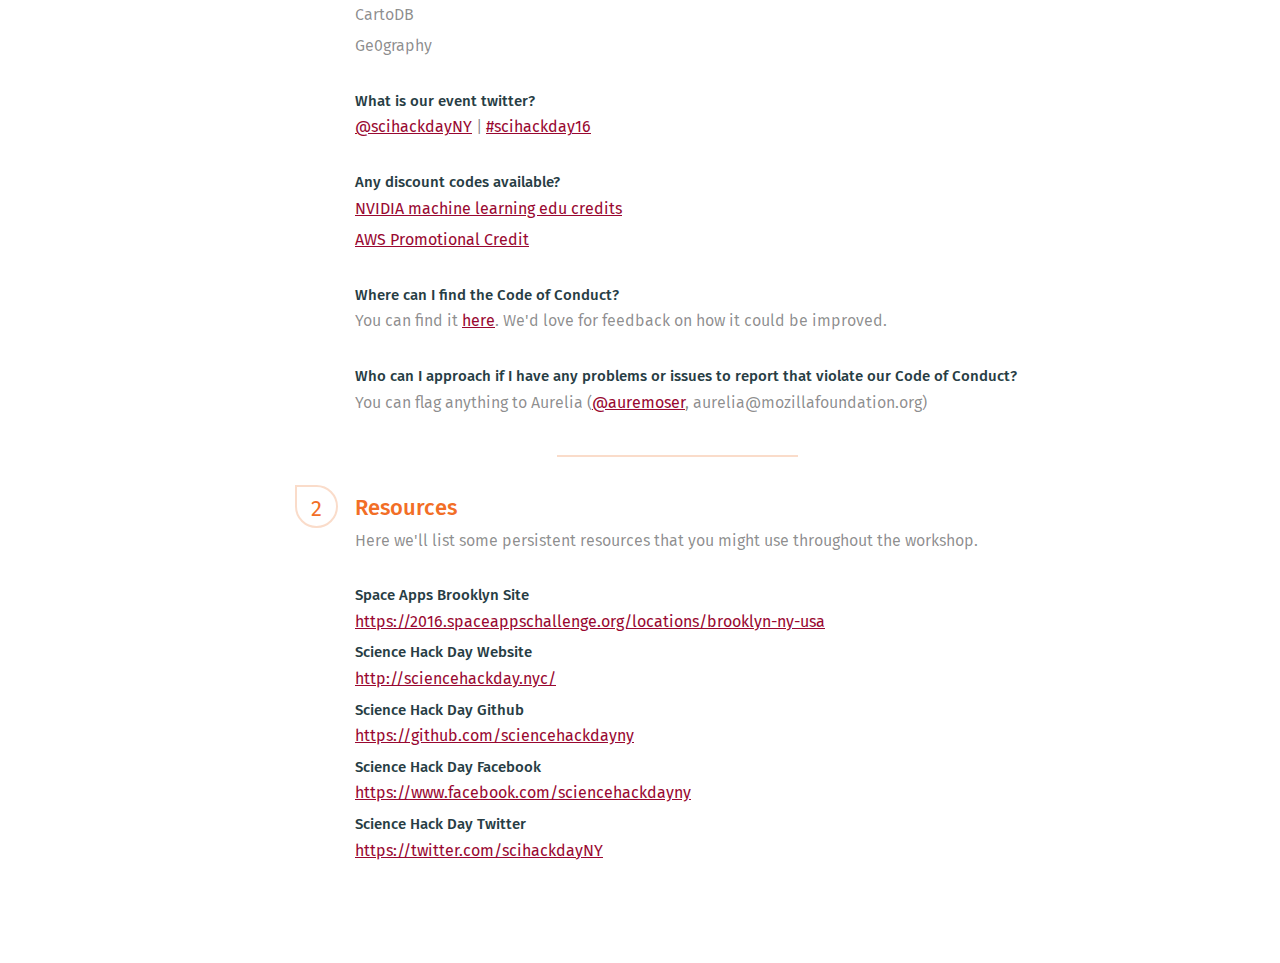
==== commit cc03db64: "index update with hackday schedule" ====
--- a/index.html
+++ b/index.html
@@ -60,11 +60,12 @@
       <section class="title">
         <h1>Data Bootcamp</h1>
         <p>April 22, 2016 6-9PM</p>
-        <p>The pre-hack data bootcamp and kickoff will be a light mixer to get everyone psyched for ccience.</p>
+        <p>The pre-hack data bootcamp and kickoff will be a light mixer to get everyone psyched for science.</p>
       </section>
       <section class="content">
         <p>
           <strong>6:00PM</strong> - Welcome!
+        </p>
         <p>
           <strong>6:15PM</strong> - Orientation + Munchies
         </p>
@@ -73,6 +74,62 @@
         </p>
         <p>
           <strong>8:30-9:00PM</strong> - Wrap-up + Reminders
+        </p>
+      </section>
+    </section>
+<!-- DAY 1 -->
+    <section class="example">
+      <section class="title">
+        <h1>Hack Day 1</h1>
+        <p>April 23, 2016 9-9PM</p>
+        <p>First day of hacking on science/space apps projects.</p>
+      </section>
+      <section class="content">
+        <p>
+          <strong>9:00AM</strong> - Welcome + Breakfast
+        </p>
+        <p>
+          <strong>11:00AM</strong> - Pitch Ideas
+        </p>
+        <p>
+          <strong>11:30AM</strong> - Vote on ideas, form teams
+        </p>
+        <p>
+          <strong>12:30AM</strong> - Lunch
+        </p>
+        <p>
+          <strong>3:00pm</strong> - Informal project checkin
+        </p>
+        <p>
+          <strong>6:00PM</strong> - Dinner
+        </p>
+        <p>
+          <strong>9:00PM</strong> - Closing, continue hacking or head home and rejoin tomorrow
+        </p>
+      </section>
+    </section>
+<!-- DAY 2 -->
+    <section class="example">
+      <section class="title">
+        <h1>Hack Day 2</h1>
+        <p>April 24, 2016 9-3PM</p>
+        <p>Second day of hacking on science/space apps projects, concluding with demos/prizes</p>
+      </section>
+      <section class="content">
+        <p>
+          <strong>9:00AM</strong> - Welcome + Breakfast
+        </p>
+        <p>
+          <strong>12:30PM</strong> - Lunch
+        </p>
+        <p>
+          <strong>1:00PM</strong> - Sign up for demos
+        </p>
+        <p>
+          <strong>2:00AM</strong> - Demos begin
+        </p>
+        <p>
+          <strong>3:00pm</strong> - Closing and prizes!!
         </p>
       </section>
     </section>
@@ -175,6 +232,13 @@
               </p>
             </li>
             <li>
+              <h2>Any discount codes available?</h2>
+              <ul>
+                <li><a href="https://drive.google.com/file/d/0B29cHowEF59OX0Q5eEhuTEVyLWV0TVpkZkdvbFU1RXJfLUZr/view">NVIDIA machine learning edu credits</a></li>
+                <li><a href="https://docs.google.com/document/d/1g4byLK0YldHB9PX8WBMa1Pv4oJn5J22QifvNc0Iblko/edit"> AWS Promotional Credit</a></li>
+              </ul>
+            </li>
+            <li>
               <h2>Where can I find the Code of Conduct?</h2>
               <p>
                 You can find it <a href="https://github.com/sciencehackdayny/data-camp-16/blob/master/code_of_conduct.md">here</a>. We'd love for feedback on how it could be improved.
